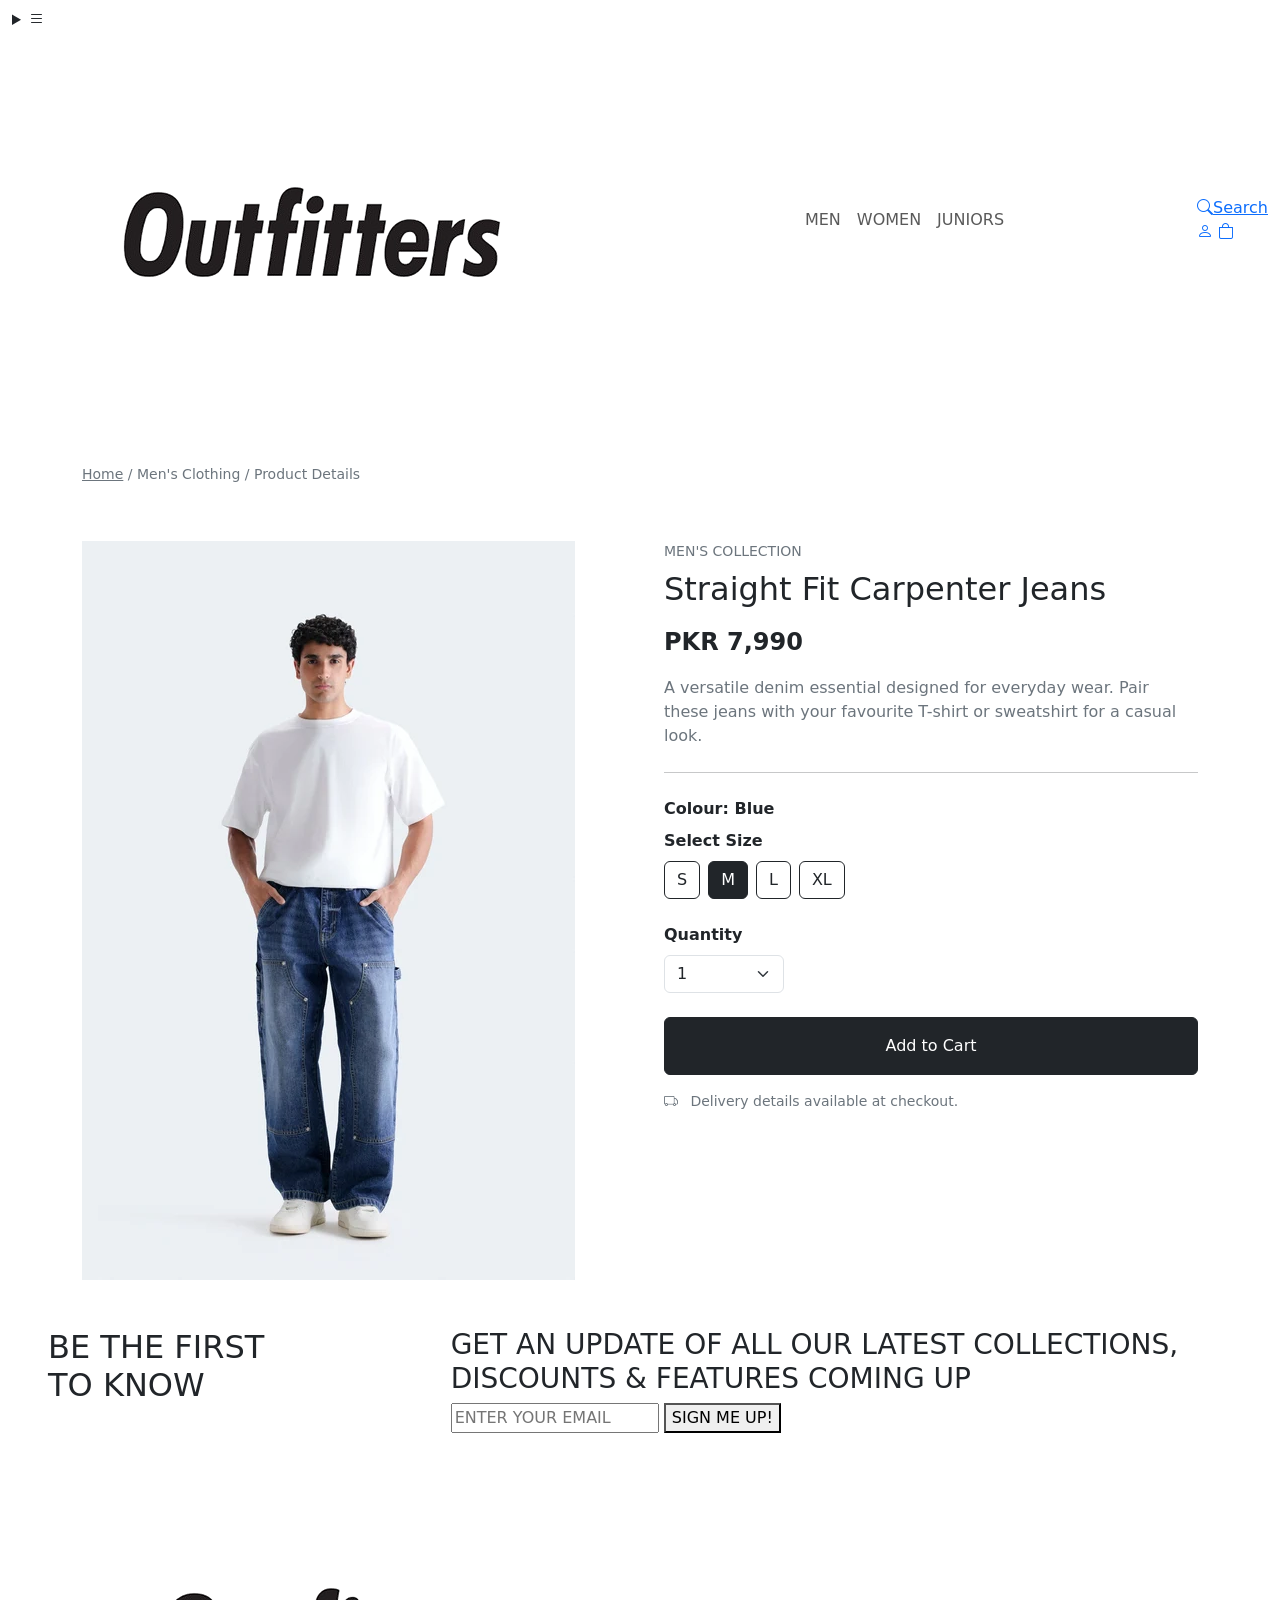
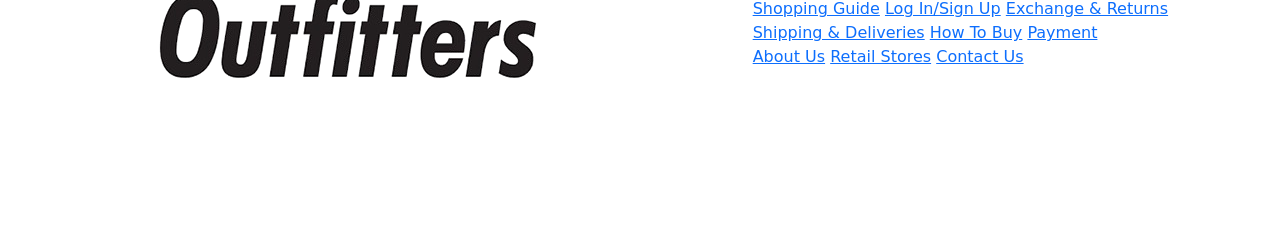
==== midterm/assignment-2/product.html @ c65d9ebd "midterm: baseline copy" ====
<!DOCTYPE html>
<html lang="en">
<head>
    <meta charset="UTF-8">
    <meta name="viewport" content="width=device-width, initial-scale=1.0">
    <title>Straight Fit Carpenter Jeans | Outfitters</title>

    <!-- bootstrap -->
    <link href="https://cdn.jsdelivr.net/npm/bootstrap@5.3.3/dist/css/bootstrap.min.css" rel="stylesheet">

    <!-- icons -->
    <link rel="stylesheet" href="https://cdn.jsdelivr.net/npm/bootstrap-icons@1.11.3/font/bootstrap-icons.min.css">

    <!-- my css -->
    <link rel="stylesheet" href="style.css">
</head>

<body>

<!-- header -->

<header class="site-nav">
    <nav class="navbar navbar-expand">
        <div class="container-fluid">

            <div class="nav-side">
                <details class="nav-menu">
                    <summary aria-label="Menu"><i class="bi bi-list"></i></summary>
                    <div class="nav-menu-panel">
                        <a href="index.html">MEN</a>
                        <a href="index.html">WOMEN</a>
                        <a href="index.html">JUNIORS</a>
                    </div>
                </details>

                <a class="navbar-brand m-0" href="index.html">
                    <img src="images/logo1.png" class="logo" alt="Outfitters logo">
                </a>
            </div>

            <ul class="navbar-nav d-none d-md-flex">
                <li class="nav-item"><a class="nav-link" href="index.html">MEN</a></li>
                <li class="nav-item"><a class="nav-link" href="index.html">WOMEN</a></li>
                <li class="nav-item"><a class="nav-link" href="index.html">JUNIORS</a></li>
            </ul>

            <div class="nav-side nav-side-end">
                <a href="#" class="nav-icon d-none d-md-flex">
                    <i class="bi bi-search"></i><span>Search</span>
                </a>
                <a href="#" class="nav-icon d-md-none" aria-label="Search"><i class="bi bi-search"></i></a>
                <a href="#" class="nav-icon" aria-label="Account"><i class="bi bi-person"></i></a>
                <a href="#" class="nav-icon" aria-label="Shopping bag"><i class="bi bi-bag"></i></a>
            </div>

        </div>
    </nav>
</header>


<!-- breadcrumb -->

<div class="container pt-4 pb-2">
    <p class="text-secondary small mb-0">
        <a href="index.html" class="text-secondary">Home</a>
        / Men's Clothing / Product Details
    </p>
</div>


<!-- product details -->

<main class="container py-4 py-md-5">
    <div class="row g-4 g-lg-5 align-items-start">

        <!-- image -->
        <div class="col-12 col-md-6">
            <img src="images/denim 4.webp" class="product-image" alt="Men's straight fit carpenter jeans">
        </div>

        <!-- info -->
        <div class="col-12 col-md-6 product-information">

            <p class="text-secondary small mb-2">MEN'S COLLECTION</p>

            <h1 class="h2 mb-3">Straight Fit Carpenter Jeans</h1>

            <p class="fs-4 fw-semibold mb-3">PKR 7,990</p>

            <p class="text-secondary">
                A versatile denim essential designed for everyday wear.
                Pair these jeans with your favourite T-shirt or sweatshirt
                for a casual look.
            </p>

            <hr class="my-4">

            <p class="fw-semibold mb-2">Colour: Blue</p>

            <p class="fw-semibold mb-2">Select Size</p>

            <!-- sizes -->
            <div class="d-flex flex-wrap gap-2 mb-4">
                <input type="radio" class="btn-check" name="size" id="size-s" autocomplete="off">
                <label class="btn btn-outline-dark" for="size-s">S</label>

                <input type="radio" class="btn-check" name="size" id="size-m" autocomplete="off" checked>
                <label class="btn btn-outline-dark" for="size-m">M</label>

                <input type="radio" class="btn-check" name="size" id="size-l" autocomplete="off">
                <label class="btn btn-outline-dark" for="size-l">L</label>

                <input type="radio" class="btn-check" name="size" id="size-xl" autocomplete="off">
                <label class="btn btn-outline-dark" for="size-xl">XL</label>
            </div>

            <label for="quantity" class="form-label fw-semibold">Quantity</label>
            <select id="quantity" class="form-select mb-4" style="max-width: 120px;">
                <option value="1">1</option>
                <option value="2">2</option>
                <option value="3">3</option>
                <option value="4">4</option>
            </select>

            <button type="button" class="btn btn-dark w-100 py-3">Add to Cart</button>

            <p class="small text-secondary mt-3">
                <i class="bi bi-truck me-2"></i>
                Delivery details available at checkout.
            </p>

        </div>
    </div>
</main>


<!-- newsletter -->

<section class="newsletter-section">
    <div class="container-fluid px-4 px-md-5">
        <div class="row align-items-start">

            <div class="col-12 col-md-4">
                <h2 class="newsletter-title">BE THE FIRST<br>TO KNOW</h2>
            </div>

            <div class="col-12 col-md-8">
                <div class="newsletter-content">
                    <h3>GET AN UPDATE OF ALL OUR LATEST COLLECTIONS, DISCOUNTS &amp; FEATURES COMING UP</h3>

                    <form class="newsletter-form">
                        <input type="email" placeholder="ENTER YOUR EMAIL" aria-label="Enter your email">
                        <button type="button">SIGN ME UP!</button>
                    </form>
                </div>
            </div>

        </div>
    </div>
</section>


<!-- footer -->

<footer class="site-footer">
    <div class="container-fluid px-4 px-md-5">
        <div class="row align-items-center">

            <div class="col-12 col-md-7 footer-logo">
                <a href="index.html"><img src="images/logo1.png" alt="Outfitters"></a>
            </div>

            <div class="col-12 col-md-5">
                <div class="footer-links">

                    <div class="footer-column">
                        <a href="#">Shopping Guide</a>
                        <a href="#">Log In/Sign Up</a>
                        <a href="#">Exchange &amp; Returns</a>
                        <a href="#">Shipping &amp; Deliveries</a>
                        <a href="#">How To Buy</a>
                        <a href="#">Payment</a>
                    </div>

                    <div class="footer-column">
                        <a href="#">About Us</a>
                        <a href="#">Retail Stores</a>
                        <a href="#">Contact Us</a>
                    </div>

                </div>
            </div>

        </div>
    </div>
</footer>

</body>
</html>
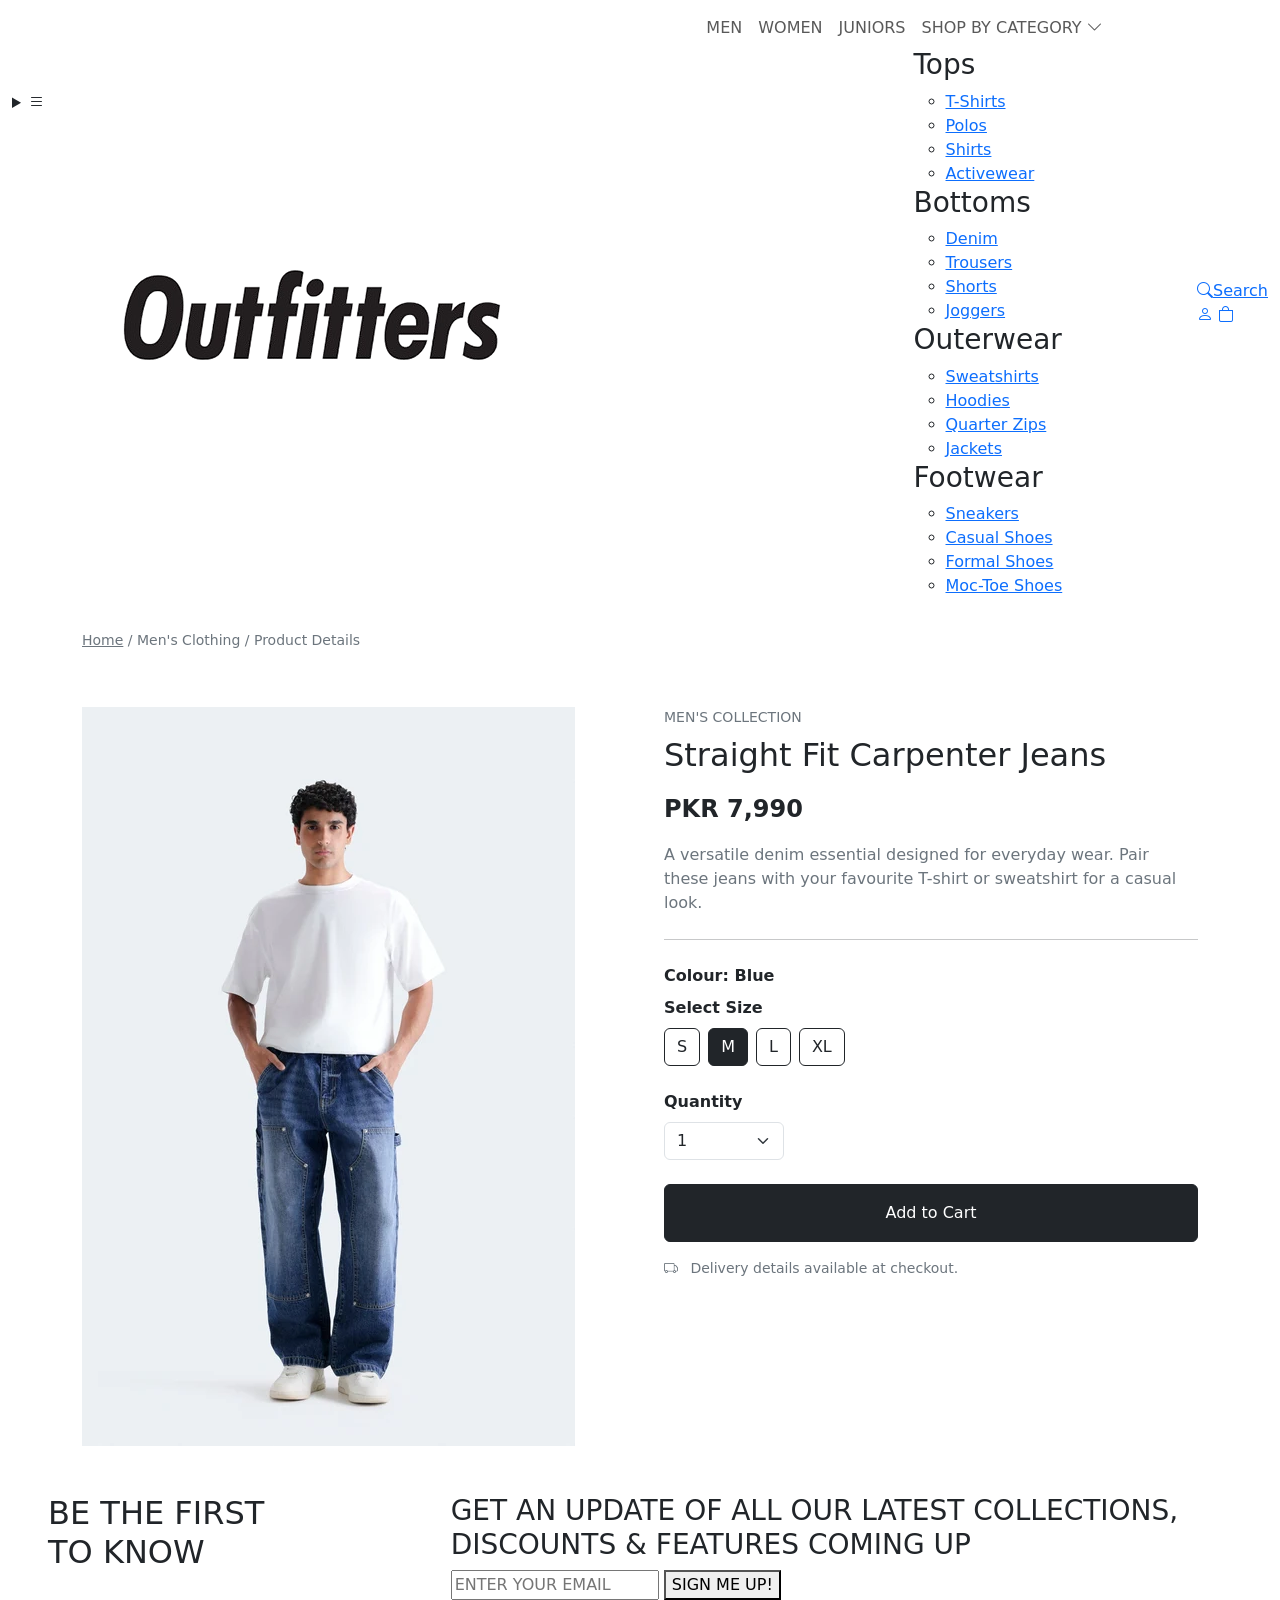
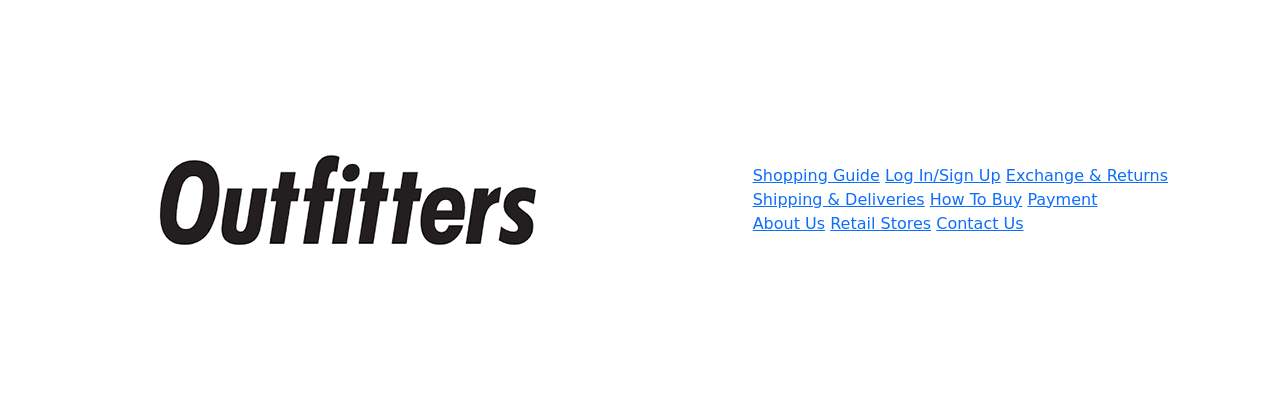
==== commit 1a3813ee: "midterm: task1" ====
--- a/midterm/assignment-2/product.html
+++ b/midterm/assignment-2/product.html
@@ -30,6 +30,46 @@
                         <a href="index.html">MEN</a>
                         <a href="index.html">WOMEN</a>
                         <a href="index.html">JUNIORS</a>
+                        <!-- shop by category accordion (below md) -->
+                        <div class="d-md-none">
+                            <p class="menu-title">SHOP BY CATEGORY</p>
+                        <details class="menu-group">
+                            <summary>Tops</summary>
+                            <ul>
+                                <li><a href="#">T-Shirts</a></li>
+                                <li><a href="#">Polos</a></li>
+                                <li><a href="#">Shirts</a></li>
+                                <li><a href="#">Activewear</a></li>
+                            </ul>
+                        </details>
+                        <details class="menu-group">
+                            <summary>Bottoms</summary>
+                            <ul>
+                                <li><a href="#">Denim</a></li>
+                                <li><a href="#">Trousers</a></li>
+                                <li><a href="#">Shorts</a></li>
+                                <li><a href="#">Joggers</a></li>
+                            </ul>
+                        </details>
+                        <details class="menu-group">
+                            <summary>Outerwear</summary>
+                            <ul>
+                                <li><a href="#">Sweatshirts</a></li>
+                                <li><a href="#">Hoodies</a></li>
+                                <li><a href="#">Quarter Zips</a></li>
+                                <li><a href="#">Jackets</a></li>
+                            </ul>
+                        </details>
+                        <details class="menu-group">
+                            <summary>Footwear</summary>
+                            <ul>
+                                <li><a href="#">Sneakers</a></li>
+                                <li><a href="#">Casual Shoes</a></li>
+                                <li><a href="#">Formal Shoes</a></li>
+                                <li><a href="#">Moc-Toe Shoes</a></li>
+                            </ul>
+                        </details>
+                        </div>
                     </div>
                 </details>
 
@@ -42,6 +82,50 @@
                 <li class="nav-item"><a class="nav-link" href="index.html">MEN</a></li>
                 <li class="nav-item"><a class="nav-link" href="index.html">WOMEN</a></li>
                 <li class="nav-item"><a class="nav-link" href="index.html">JUNIORS</a></li>
+                <!-- mega menu (md and up) -->
+                <li class="nav-item mega">
+                    <button type="button" class="nav-link">
+                        SHOP BY CATEGORY <i class="bi bi-chevron-down"></i>
+                    </button>
+                    <div class="mega-panel">
+                    <div class="mega-col">
+                        <h3 class="mega-heading">Tops</h3>
+                        <ul>
+                            <li><a href="#">T-Shirts</a></li>
+                            <li><a href="#">Polos</a></li>
+                            <li><a href="#">Shirts</a></li>
+                            <li><a href="#">Activewear</a></li>
+                        </ul>
+                    </div>
+                    <div class="mega-col">
+                        <h3 class="mega-heading">Bottoms</h3>
+                        <ul>
+                            <li><a href="#">Denim</a></li>
+                            <li><a href="#">Trousers</a></li>
+                            <li><a href="#">Shorts</a></li>
+                            <li><a href="#">Joggers</a></li>
+                        </ul>
+                    </div>
+                    <div class="mega-col">
+                        <h3 class="mega-heading">Outerwear</h3>
+                        <ul>
+                            <li><a href="#">Sweatshirts</a></li>
+                            <li><a href="#">Hoodies</a></li>
+                            <li><a href="#">Quarter Zips</a></li>
+                            <li><a href="#">Jackets</a></li>
+                        </ul>
+                    </div>
+                    <div class="mega-col">
+                        <h3 class="mega-heading">Footwear</h3>
+                        <ul>
+                            <li><a href="#">Sneakers</a></li>
+                            <li><a href="#">Casual Shoes</a></li>
+                            <li><a href="#">Formal Shoes</a></li>
+                            <li><a href="#">Moc-Toe Shoes</a></li>
+                        </ul>
+                    </div>
+                    </div>
+                </li>
             </ul>
 
             <div class="nav-side nav-side-end">
